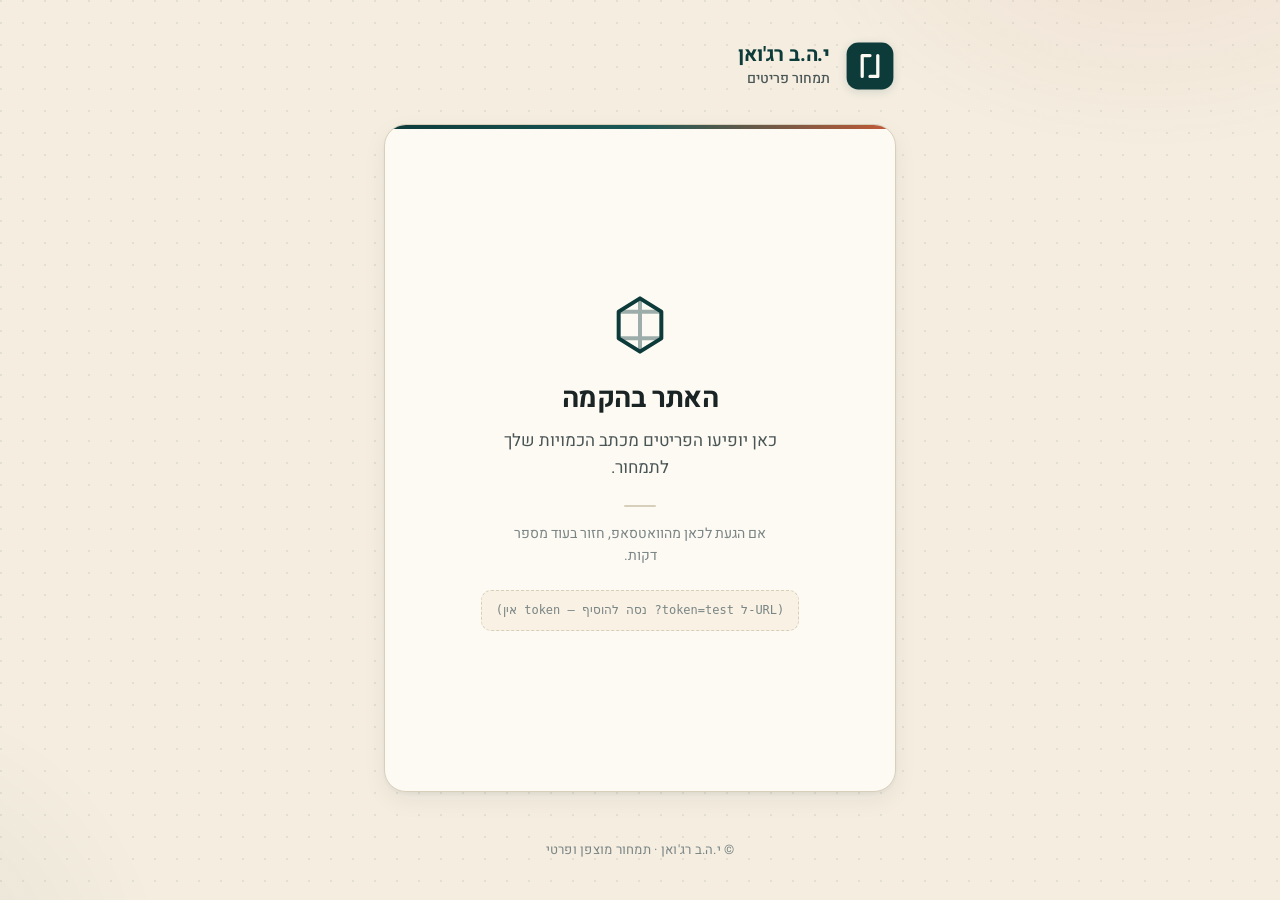
==== index.html @ 4d5f1276 "Rename index (1).html to index.html" ====
<!DOCTYPE html>
<html lang="he" dir="rtl">
<head>
  <meta charset="UTF-8">
  <meta name="viewport" content="width=device-width, initial-scale=1.0, viewport-fit=cover">
  <meta name="theme-color" content="#0d3b3a">
  <title>תמחור פריטים | י.ה.ב רג'ואן</title>

  <!-- Heebo: purpose-built Hebrew family, weights tuned for screen -->
  <link rel="preconnect" href="https://fonts.googleapis.com">
  <link rel="preconnect" href="https://fonts.gstatic.com" crossorigin>
  <link href="https://fonts.googleapis.com/css2?family=Heebo:wght@400;500;600;700;800&display=swap" rel="stylesheet">

  <link rel="stylesheet" href="style.css">
</head>
<body>
  <!-- Subtle background texture, set in CSS via radial gradients -->
  <div class="backdrop" aria-hidden="true"></div>

  <main class="app">
    <header class="app__header">
      <div class="brand">
        <div class="brand__mark" aria-hidden="true">
          <!-- Simple SVG mark: a stylized 'יה' monogram in a rounded square -->
          <svg viewBox="0 0 40 40" xmlns="http://www.w3.org/2000/svg">
            <rect x="2" y="2" width="36" height="36" rx="9" fill="currentColor"/>
            <path d="M14 12 L14 28 M14 12 L20 12 M26 12 L26 28 L20 28" 
                  stroke="#fdfaf3" stroke-width="2.5" stroke-linecap="round" 
                  stroke-linejoin="round" fill="none"/>
          </svg>
        </div>
        <div class="brand__text">
          <h1 class="brand__name">י.ה.ב רג'ואן</h1>
          <p class="brand__tag">תמחור פריטים</p>
        </div>
      </div>
    </header>

    <section class="status-card" id="status-card">
      <div class="status-card__icon" aria-hidden="true">
        <svg viewBox="0 0 24 24" fill="none" xmlns="http://www.w3.org/2000/svg">
          <path d="M12 2 L20 7 L20 17 L12 22 L4 17 L4 7 Z" 
                stroke="currentColor" stroke-width="1.5" 
                stroke-linejoin="round" fill="none"/>
          <path d="M12 2 L12 22 M4 7 L20 7 M4 17 L20 17" 
                stroke="currentColor" stroke-width="1.5" 
                stroke-linejoin="round" opacity="0.4"/>
        </svg>
      </div>
      <h2 class="status-card__title">האתר בהקמה</h2>
      <p class="status-card__body">
        כאן יופיעו הפריטים מכתב הכמויות שלך לתמחור.
      </p>
      <div class="status-card__divider" aria-hidden="true"></div>
      <p class="status-card__hint">
        אם הגעת לכאן מהוואטסאפ, חזור בעוד מספר דקות.
      </p>
      <div class="token-display" id="token-display"></div>
    </section>

    <footer class="app__footer">
      <p>© י.ה.ב רג'ואן · תמחור מוצפן ופרטי</p>
    </footer>
  </main>

  <script src="app.js"></script>
</body>
</html>
---- style.css ----
/* =========================================================
   Y9 placeholder — visual baseline for Y10
   Aesthetic: warm paper + deep teal. Calm, grounded,
   trade-professional. Mobile-first, big tap targets,
   high contrast, clear hierarchy.
========================================================= */

:root {
  /* Surface palette — warm off-white paper, never pure white */
  --bg:           #f4ede0;   /* page background, warm cream */
  --bg-tint:     #ebe2d0;   /* slightly deeper for backdrop accents */
  --surface:     #fdfaf3;   /* card surface, brighter than bg */
  --surface-2:   #f8f1e4;   /* alternate surface, e.g. dividers */

  /* Brand — deep teal, reads as construction-trade-serious */
  --brand:        #0d3b3a;
  --brand-soft:  #1a5957;
  --brand-tint:  #d6e3e0;

  /* Accent — warm clay, used sparingly */
  --accent:       #c45a36;

  /* Ink */
  --ink:          #1a2424;   /* primary text */
  --ink-mid:      #4a5555;   /* secondary text */
  --ink-dim:      #7a8585;   /* tertiary, captions */

  /* Lines */
  --line:         #d8cfbb;
  --line-soft:   rgba(13, 59, 58, 0.08);

  /* Radii */
  --r-sm: 10px;
  --r-md: 16px;
  --r-lg: 22px;

  /* Shadows — soft, paper-like, never harsh */
  --shadow-1: 0 1px 2px rgba(26, 36, 36, 0.04),
              0 2px 8px rgba(26, 36, 36, 0.04);
  --shadow-2: 0 2px 4px rgba(26, 36, 36, 0.05),
              0 8px 24px rgba(26, 36, 36, 0.06);
}

* {
  box-sizing: border-box;
  margin: 0;
  padding: 0;
}

html {
  -webkit-text-size-adjust: 100%;
  text-size-adjust: 100%;
}

body {
  font-family: 'Heebo', -apple-system, BlinkMacSystemFont, 
               'Segoe UI', system-ui, sans-serif;
  font-size: 16px;
  line-height: 1.55;
  color: var(--ink);
  background: var(--bg);
  min-height: 100vh;
  min-height: 100dvh;
  /* iOS safe areas */
  padding-top: env(safe-area-inset-top);
  padding-bottom: env(safe-area-inset-bottom);
  /* prevent rubber-band white flash */
  overscroll-behavior-y: contain;
  /* Subtle paper grain via repeating gradient */
  background-image:
    radial-gradient(circle at 1px 1px, var(--line-soft) 1px, transparent 0);
  background-size: 22px 22px;
}

/* Decorative backdrop — soft glows, hidden on small screens to keep things calm */
.backdrop {
  position: fixed;
  inset: 0;
  z-index: -1;
  pointer-events: none;
  background:
    radial-gradient(ellipse 600px 400px at 90% -10%, rgba(196, 90, 54, 0.08), transparent 60%),
    radial-gradient(ellipse 500px 500px at -10% 110%, rgba(13, 59, 58, 0.06), transparent 60%);
}

/* ============ LAYOUT ============ */

.app {
  max-width: 560px;
  margin: 0 auto;
  padding: 1.25rem 1.125rem 2rem;
  display: flex;
  flex-direction: column;
  min-height: 100vh;
  min-height: 100dvh;
  gap: 1.5rem;
}

/* ============ HEADER ============ */

.app__header {
  padding-top: 0.5rem;
}

.brand {
  display: flex;
  align-items: center;
  gap: 0.875rem;
}

.brand__mark {
  flex-shrink: 0;
  width: 44px;
  height: 44px;
  color: var(--brand);
  filter: drop-shadow(0 2px 4px rgba(13, 59, 58, 0.15));
}

.brand__mark svg {
  width: 100%;
  height: 100%;
  display: block;
}

.brand__text {
  flex: 1;
  min-width: 0;
}

.brand__name {
  font-size: 1.125rem;
  font-weight: 700;
  letter-spacing: -0.01em;
  color: var(--brand);
  line-height: 1.2;
}

.brand__tag {
  font-size: 0.875rem;
  font-weight: 500;
  color: var(--ink-mid);
  margin-top: 1px;
}

/* ============ STATUS CARD ============ */

.status-card {
  flex: 1;
  background: var(--surface);
  border: 1px solid var(--line);
  border-radius: var(--r-lg);
  padding: 2.5rem 1.75rem 2rem;
  text-align: center;
  box-shadow: var(--shadow-2);
  display: flex;
  flex-direction: column;
  align-items: center;
  justify-content: center;
  position: relative;
  overflow: hidden;
  /* Decorative top accent strip */
  isolation: isolate;
}

.status-card::before {
  content: '';
  position: absolute;
  top: 0;
  left: 0;
  right: 0;
  height: 4px;
  background: linear-gradient(
    90deg,
    var(--brand) 0%,
    var(--brand-soft) 50%,
    var(--accent) 100%
  );
  z-index: 1;
}

.status-card__icon {
  width: 64px;
  height: 64px;
  color: var(--brand);
  margin-bottom: 1.25rem;
  /* Gentle pulse on idle to communicate "in progress" */
  animation: pulse 3s ease-in-out infinite;
}

.status-card__icon svg {
  width: 100%;
  height: 100%;
  display: block;
}

@keyframes pulse {
  0%, 100% { 
    opacity: 0.85;
    transform: scale(1);
  }
  50% { 
    opacity: 1;
    transform: scale(1.04);
  }
}

.status-card__title {
  font-size: 1.5rem;
  font-weight: 700;
  letter-spacing: -0.015em;
  color: var(--ink);
  margin-bottom: 0.5rem;
}

.status-card__body {
  font-size: 1rem;
  color: var(--ink-mid);
  line-height: 1.55;
  max-width: 28ch;
}

.status-card__divider {
  width: 32px;
  height: 2px;
  background: var(--line);
  border-radius: 2px;
  margin: 1.5rem 0 1rem;
}

.status-card__hint {
  font-size: 0.875rem;
  color: var(--ink-dim);
  max-width: 32ch;
}

/* ============ TOKEN DISPLAY (debug) ============ */

.token-display {
  margin-top: 1.5rem;
  padding: 0.625rem 0.875rem;
  background: var(--surface-2);
  border: 1px dashed var(--line);
  border-radius: var(--r-sm);
  font-family: ui-monospace, 'SF Mono', Menlo, Consolas, monospace;
  font-size: 0.75rem;
  color: var(--ink-dim);
  word-break: break-all;
  direction: ltr;
  text-align: left;
  max-width: 100%;
}

.token-display:empty {
  display: none;
}

/* ============ FOOTER ============ */

.app__footer {
  text-align: center;
  font-size: 0.8125rem;
  color: var(--ink-dim);
  padding-top: 1rem;
}

.app__footer p {
  letter-spacing: 0.02em;
}

/* ============ TABLET / DESKTOP ============ */

@media (min-width: 640px) {
  .app {
    padding: 2rem 1.5rem 2.5rem;
    gap: 2rem;
  }

  .brand__mark {
    width: 52px;
    height: 52px;
  }

  .brand__name {
    font-size: 1.25rem;
  }

  .status-card {
    padding: 3rem 2rem 2.5rem;
  }

  .status-card__title {
    font-size: 1.75rem;
  }

  .status-card__body {
    font-size: 1.0625rem;
  }
}

/* ============ ACCESSIBILITY ============ */

@media (prefers-reduced-motion: reduce) {
  *, *::before, *::after {
    animation-duration: 0.01ms !important;
    transition-duration: 0.01ms !important;
  }
}

/* ============ DARK MODE ============ */
/* Optional: contractors often work in low light */

@media (prefers-color-scheme: dark) {
  :root {
    --bg:         #1a1f1f;
    --bg-tint:   #232828;
    --surface:   #242a2a;
    --surface-2: #2c3232;
    --brand:      #7dc4c0;
    --brand-soft: #5fa9a4;
    --brand-tint: #1f3838;
    --accent:     #e07a55;
    --ink:        #f0ebe0;
    --ink-mid:    #b8b3a8;
    --ink-dim:    #888378;
    --line:       #3a4040;
    --line-soft: rgba(125, 196, 192, 0.12);
  }

  body {
    background-image:
      radial-gradient(circle at 1px 1px, var(--line-soft) 1px, transparent 0);
  }

  .backdrop {
    background:
      radial-gradient(ellipse 600px 400px at 90% -10%, rgba(224, 122, 85, 0.08), transparent 60%),
      radial-gradient(ellipse 500px 500px at -10% 110%, rgba(125, 196, 192, 0.06), transparent 60%);
  }
}
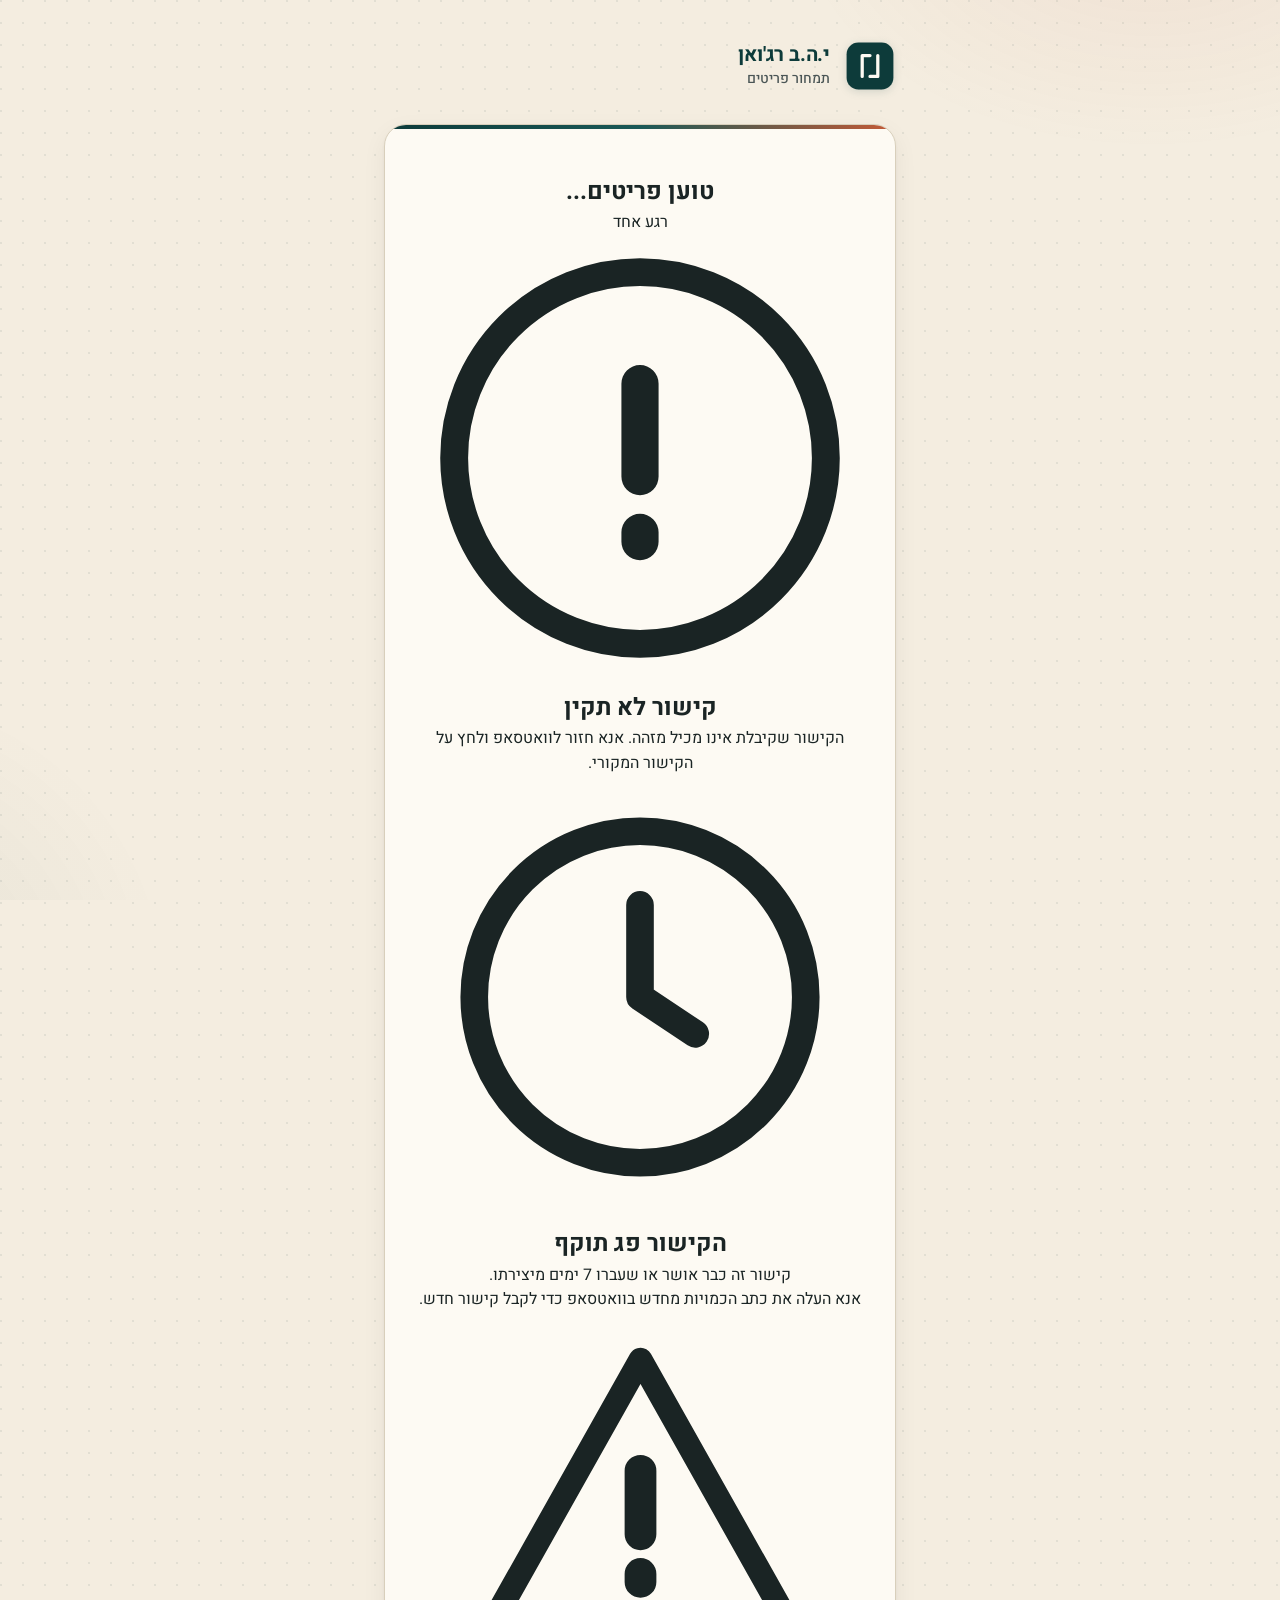
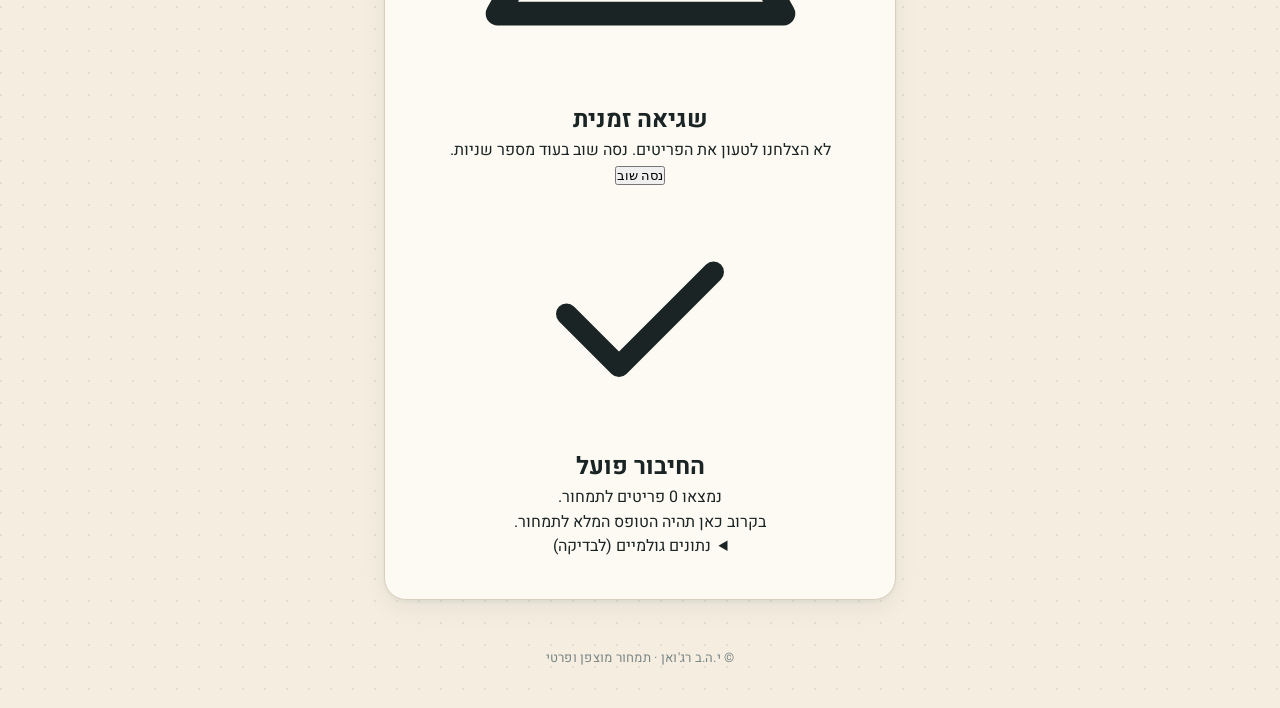
==== commit a0e15f29: "Update index.html" ====
--- a/index.html
+++ b/index.html
@@ -6,7 +6,6 @@
   <meta name="theme-color" content="#0d3b3a">
   <title>תמחור פריטים | י.ה.ב רג'ואן</title>
 
-  <!-- Heebo: purpose-built Hebrew family, weights tuned for screen -->
   <link rel="preconnect" href="https://fonts.googleapis.com">
   <link rel="preconnect" href="https://fonts.gstatic.com" crossorigin>
   <link href="https://fonts.googleapis.com/css2?family=Heebo:wght@400;500;600;700;800&display=swap" rel="stylesheet">
@@ -14,48 +13,97 @@
   <link rel="stylesheet" href="style.css">
 </head>
 <body>
-  <!-- Subtle background texture, set in CSS via radial gradients -->
   <div class="backdrop" aria-hidden="true"></div>
 
   <main class="app">
     <header class="app__header">
       <div class="brand">
         <div class="brand__mark" aria-hidden="true">
-          <!-- Simple SVG mark: a stylized 'יה' monogram in a rounded square -->
           <svg viewBox="0 0 40 40" xmlns="http://www.w3.org/2000/svg">
             <rect x="2" y="2" width="36" height="36" rx="9" fill="currentColor"/>
-            <path d="M14 12 L14 28 M14 12 L20 12 M26 12 L26 28 L20 28" 
-                  stroke="#fdfaf3" stroke-width="2.5" stroke-linecap="round" 
+            <path d="M14 12 L14 28 M14 12 L20 12 M26 12 L26 28 L20 28"
+                  stroke="#fdfaf3" stroke-width="2.5" stroke-linecap="round"
                   stroke-linejoin="round" fill="none"/>
           </svg>
         </div>
         <div class="brand__text">
           <h1 class="brand__name">י.ה.ב רג'ואן</h1>
-          <p class="brand__tag">תמחור פריטים</p>
+          <p class="brand__tag" id="project-name">תמחור פריטים</p>
         </div>
       </div>
     </header>
 
+    <!-- Status container — swapped between states -->
     <section class="status-card" id="status-card">
-      <div class="status-card__icon" aria-hidden="true">
-        <svg viewBox="0 0 24 24" fill="none" xmlns="http://www.w3.org/2000/svg">
-          <path d="M12 2 L20 7 L20 17 L12 22 L4 17 L4 7 Z" 
-                stroke="currentColor" stroke-width="1.5" 
-                stroke-linejoin="round" fill="none"/>
-          <path d="M12 2 L12 22 M4 7 L20 7 M4 17 L20 17" 
-                stroke="currentColor" stroke-width="1.5" 
-                stroke-linejoin="round" opacity="0.4"/>
-        </svg>
+
+      <!-- LOADING (initial state) -->
+      <div class="state state--loading" id="state-loading">
+        <div class="spinner" aria-hidden="true"></div>
+        <h2 class="state__title">טוען פריטים...</h2>
+        <p class="state__body">רגע אחד</p>
       </div>
-      <h2 class="status-card__title">האתר בהקמה</h2>
-      <p class="status-card__body">
-        כאן יופיעו הפריטים מכתב הכמויות שלך לתמחור.
-      </p>
-      <div class="status-card__divider" aria-hidden="true"></div>
-      <p class="status-card__hint">
-        אם הגעת לכאן מהוואטסאפ, חזור בעוד מספר דקות.
-      </p>
-      <div class="token-display" id="token-display"></div>
+
+      <!-- ERROR: missing token -->
+      <div class="state state--hidden" id="state-no-token">
+        <div class="state__icon" aria-hidden="true">
+          <svg viewBox="0 0 24 24" fill="none" xmlns="http://www.w3.org/2000/svg">
+            <circle cx="12" cy="12" r="10" stroke="currentColor" stroke-width="1.5"/>
+            <path d="M12 8 L12 13 M12 16 L12 16.5" stroke="currentColor"
+                  stroke-width="2" stroke-linecap="round"/>
+          </svg>
+        </div>
+        <h2 class="state__title">קישור לא תקין</h2>
+        <p class="state__body">הקישור שקיבלת אינו מכיל מזהה. אנא חזור לוואטסאפ ולחץ על הקישור המקורי.</p>
+      </div>
+
+      <!-- ERROR: expired or not found -->
+      <div class="state state--hidden" id="state-expired">
+        <div class="state__icon" aria-hidden="true">
+          <svg viewBox="0 0 24 24" fill="none" xmlns="http://www.w3.org/2000/svg">
+            <circle cx="12" cy="12" r="9" stroke="currentColor" stroke-width="1.5"/>
+            <path d="M12 7 L12 12 L15 14" stroke="currentColor"
+                  stroke-width="1.5" stroke-linecap="round" stroke-linejoin="round"/>
+          </svg>
+        </div>
+        <h2 class="state__title">הקישור פג תוקף</h2>
+        <p class="state__body">קישור זה כבר אושר או שעברו 7 ימים מיצירתו.</p>
+        <div class="state__divider" aria-hidden="true"></div>
+        <p class="state__hint">אנא העלה את כתב הכמויות מחדש בוואטסאפ כדי לקבל קישור חדש.</p>
+      </div>
+
+      <!-- ERROR: server / network -->
+      <div class="state state--hidden" id="state-error">
+        <div class="state__icon" aria-hidden="true">
+          <svg viewBox="0 0 24 24" fill="none" xmlns="http://www.w3.org/2000/svg">
+            <path d="M12 3 L21 19 L3 19 Z" stroke="currentColor"
+                  stroke-width="1.5" stroke-linejoin="round"/>
+            <path d="M12 10 L12 14 M12 16.5 L12 17" stroke="currentColor"
+                  stroke-width="2" stroke-linecap="round"/>
+          </svg>
+        </div>
+        <h2 class="state__title">שגיאה זמנית</h2>
+        <p class="state__body">לא הצלחנו לטעון את הפריטים. נסה שוב בעוד מספר שניות.</p>
+        <button class="state__btn" id="retry-btn" type="button">נסה שוב</button>
+      </div>
+
+      <!-- SUCCESS: data loaded (preview only — Y10 will replace this) -->
+      <div class="state state--hidden" id="state-loaded">
+        <div class="state__icon state__icon--success" aria-hidden="true">
+          <svg viewBox="0 0 24 24" fill="none" xmlns="http://www.w3.org/2000/svg">
+            <path d="M5 12 L10 17 L19 8" stroke="currentColor"
+                  stroke-width="2" stroke-linecap="round" stroke-linejoin="round"/>
+          </svg>
+        </div>
+        <h2 class="state__title">החיבור פועל</h2>
+        <p class="state__body">נמצאו <span id="item-count">0</span> פריטים לתמחור.</p>
+        <div class="state__divider" aria-hidden="true"></div>
+        <p class="state__hint">בקרוב כאן תהיה הטופס המלא לתמחור.</p>
+        <details class="debug-panel" id="debug-panel">
+          <summary>נתונים גולמיים (לבדיקה)</summary>
+          <pre id="debug-data"></pre>
+        </details>
+      </div>
+
     </section>
 
     <footer class="app__footer">
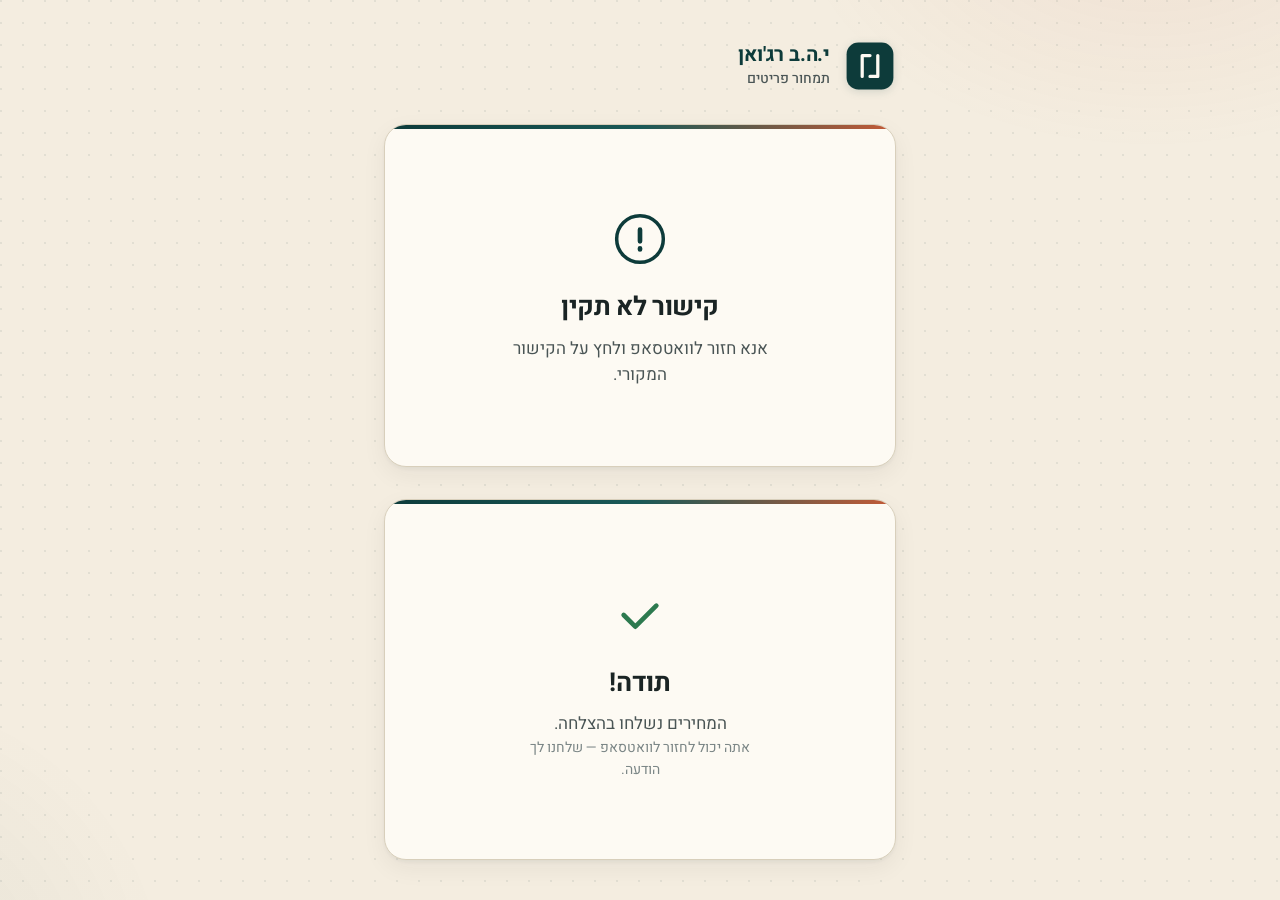
==== commit 7680aaa9: "Update index.html" ====
--- a/index.html
+++ b/index.html
@@ -31,85 +31,123 @@
           <p class="brand__tag" id="project-name">תמחור פריטים</p>
         </div>
       </div>
+      <div class="progress" id="progress" hidden>
+        <span id="progress-count">0 / 0</span>
+        <div class="progress__bar"><div class="progress__fill" id="progress-fill"></div></div>
+      </div>
     </header>
 
-    <!-- Status container — swapped between states -->
-    <section class="status-card" id="status-card">
-
-      <!-- LOADING (initial state) -->
-      <div class="state state--loading" id="state-loading">
+    <!-- LOADING -->
+    <section class="status-card" id="state-loading">
+      <div class="state">
         <div class="spinner" aria-hidden="true"></div>
         <h2 class="state__title">טוען פריטים...</h2>
-        <p class="state__body">רגע אחד</p>
       </div>
+    </section>
 
-      <!-- ERROR: missing token -->
-      <div class="state state--hidden" id="state-no-token">
-        <div class="state__icon" aria-hidden="true">
-          <svg viewBox="0 0 24 24" fill="none" xmlns="http://www.w3.org/2000/svg">
-            <circle cx="12" cy="12" r="10" stroke="currentColor" stroke-width="1.5"/>
-            <path d="M12 8 L12 13 M12 16 L12 16.5" stroke="currentColor"
-                  stroke-width="2" stroke-linecap="round"/>
-          </svg>
+    <!-- ERROR: no token -->
+    <section class="status-card" id="state-no-token" hidden>
+      <div class="state">
+        <div class="state__icon">
+          <svg viewBox="0 0 24 24" fill="none"><circle cx="12" cy="12" r="10" stroke="currentColor" stroke-width="1.5"/><path d="M12 8 L12 13 M12 16 L12 16.5" stroke="currentColor" stroke-width="2" stroke-linecap="round"/></svg>
         </div>
         <h2 class="state__title">קישור לא תקין</h2>
-        <p class="state__body">הקישור שקיבלת אינו מכיל מזהה. אנא חזור לוואטסאפ ולחץ על הקישור המקורי.</p>
+        <p class="state__body">אנא חזור לוואטסאפ ולחץ על הקישור המקורי.</p>
       </div>
+    </section>
 
-      <!-- ERROR: expired or not found -->
-      <div class="state state--hidden" id="state-expired">
-        <div class="state__icon" aria-hidden="true">
-          <svg viewBox="0 0 24 24" fill="none" xmlns="http://www.w3.org/2000/svg">
-            <circle cx="12" cy="12" r="9" stroke="currentColor" stroke-width="1.5"/>
-            <path d="M12 7 L12 12 L15 14" stroke="currentColor"
-                  stroke-width="1.5" stroke-linecap="round" stroke-linejoin="round"/>
-          </svg>
+    <!-- ERROR: expired -->
+    <section class="status-card" id="state-expired" hidden>
+      <div class="state">
+        <div class="state__icon">
+          <svg viewBox="0 0 24 24" fill="none"><circle cx="12" cy="12" r="9" stroke="currentColor" stroke-width="1.5"/><path d="M12 7 L12 12 L15 14" stroke="currentColor" stroke-width="1.5" stroke-linecap="round" stroke-linejoin="round"/></svg>
         </div>
         <h2 class="state__title">הקישור פג תוקף</h2>
         <p class="state__body">קישור זה כבר אושר או שעברו 7 ימים מיצירתו.</p>
-        <div class="state__divider" aria-hidden="true"></div>
-        <p class="state__hint">אנא העלה את כתב הכמויות מחדש בוואטסאפ כדי לקבל קישור חדש.</p>
+        <p class="state__hint">אנא העלה את כתב הכמויות מחדש בוואטסאפ.</p>
+      </div>
+    </section>
+
+    <!-- ERROR: server -->
+    <section class="status-card" id="state-error" hidden>
+      <div class="state">
+        <div class="state__icon">
+          <svg viewBox="0 0 24 24" fill="none"><path d="M12 3 L21 19 L3 19 Z" stroke="currentColor" stroke-width="1.5" stroke-linejoin="round"/><path d="M12 10 L12 14 M12 16.5 L12 17" stroke="currentColor" stroke-width="2" stroke-linecap="round"/></svg>
+        </div>
+        <h2 class="state__title">שגיאה זמנית</h2>
+        <p class="state__body">לא הצלחנו לטעון את הפריטים.</p>
+        <button class="state__btn" id="retry-btn" type="button">נסה שוב</button>
+      </div>
+    </section>
+
+    <!-- SUCCESS: items list -->
+    <section class="items" id="items-container" hidden></section>
+
+    <!-- Sticky footer with submit button (hidden until items load) -->
+    <div class="footer-bar" id="footer-bar" hidden>
+      <button class="submit-btn" id="submit-btn" type="button" disabled>
+        <span id="submit-label">אשר את כל המחירים</span>
+      </button>
+    </div>
+
+    <!-- Approved (post-submit) -->
+    <section class="status-card" id="state-approved" hidden>
+      <div class="state">
+        <div class="state__icon state__icon--success">
+          <svg viewBox="0 0 24 24" fill="none"><path d="M5 12 L10 17 L19 8" stroke="currentColor" stroke-width="2" stroke-linecap="round" stroke-linejoin="round"/></svg>
+        </div>
+        <h2 class="state__title">תודה!</h2>
+        <p class="state__body">המחירים נשלחו בהצלחה.</p>
+        <p class="state__hint">אתה יכול לחזור לוואטסאפ — שלחנו לך הודעה.</p>
+      </div>
+    </section>
+  </main>
+
+  <!-- =========================================================
+       ITEM CARD TEMPLATE
+       Cloned and populated by app.js for each item
+  ========================================================= -->
+  <template id="item-template">
+    <article class="item" data-excel-row="">
+      <header class="item__head">
+        <div class="item__head-text">
+          <h3 class="item__title"></h3>
+          <div class="item__meta">
+            <span class="item__qty"></span>
+            <span class="item__category"></span>
+          </div>
+        </div>
+        <div class="item__status" aria-hidden="true"></div>
+      </header>
+
+      <details class="item__why" hidden>
+        <summary>למה זה לא נמצא בקטלוג?</summary>
+        <p class="item__why-text"></p>
+      </details>
+
+      <div class="item__suggestions" hidden>
+        <div class="item__suggestions-label">הצעות מחיר מהאינטרנט</div>
+        <div class="item__chips"></div>
       </div>
 
-      <!-- ERROR: server / network -->
-      <div class="state state--hidden" id="state-error">
-        <div class="state__icon" aria-hidden="true">
-          <svg viewBox="0 0 24 24" fill="none" xmlns="http://www.w3.org/2000/svg">
-            <path d="M12 3 L21 19 L3 19 Z" stroke="currentColor"
-                  stroke-width="1.5" stroke-linejoin="round"/>
-            <path d="M12 10 L12 14 M12 16.5 L12 17" stroke="currentColor"
-                  stroke-width="2" stroke-linecap="round"/>
-          </svg>
-        </div>
-        <h2 class="state__title">שגיאה זמנית</h2>
-        <p class="state__body">לא הצלחנו לטעון את הפריטים. נסה שוב בעוד מספר שניות.</p>
-        <button class="state__btn" id="retry-btn" type="button">נסה שוב</button>
+      <div class="item__no-suggestions" hidden>
+        <span>לא נמצאו הצעות אוטומטיות — הזן מחיר ידנית</span>
       </div>
 
-      <!-- SUCCESS: data loaded (preview only — Y10 will replace this) -->
-      <div class="state state--hidden" id="state-loaded">
-        <div class="state__icon state__icon--success" aria-hidden="true">
-          <svg viewBox="0 0 24 24" fill="none" xmlns="http://www.w3.org/2000/svg">
-            <path d="M5 12 L10 17 L19 8" stroke="currentColor"
-                  stroke-width="2" stroke-linecap="round" stroke-linejoin="round"/>
-          </svg>
-        </div>
-        <h2 class="state__title">החיבור פועל</h2>
-        <p class="state__body">נמצאו <span id="item-count">0</span> פריטים לתמחור.</p>
-        <div class="state__divider" aria-hidden="true"></div>
-        <p class="state__hint">בקרוב כאן תהיה הטופס המלא לתמחור.</p>
-        <details class="debug-panel" id="debug-panel">
-          <summary>נתונים גולמיים (לבדיקה)</summary>
-          <pre id="debug-data"></pre>
-        </details>
+      <div class="item__inputs">
+        <label class="input-row">
+          <span class="input-row__label">עלות לקבלן</span>
+          <input class="input-row__field" type="number" inputmode="decimal" min="0" step="1" data-field="cost" placeholder="0">
+          <span class="input-row__unit">₪</span>
+        </label>
+        <label class="input-row">
+          <span class="input-row__label">מחיר ללקוח</span>
+          <input class="input-row__field" type="number" inputmode="decimal" min="0" step="1" data-field="client" placeholder="0">
+          <span class="input-row__unit">₪</span>
+        </label>
       </div>
-
-    </section>
-
-    <footer class="app__footer">
-      <p>© י.ה.ב רג'ואן · תמחור מוצפן ופרטי</p>
-    </footer>
-  </main>
+    </article>
+  </template>
 
   <script src="app.js"></script>
 </body>
--- a/style.css
+++ b/style.css
@@ -1,59 +1,46 @@
 /* =========================================================
-   Y9 placeholder — visual baseline for Y10
-   Aesthetic: warm paper + deep teal. Calm, grounded,
-   trade-professional. Mobile-first, big tap targets,
-   high contrast, clear hierarchy.
+   Y9 placeholder + API integration scaffold
+   Adds: loading/error/success state styles, spinner, debug panel.
 ========================================================= */
 
 :root {
-  /* Surface palette — warm off-white paper, never pure white */
-  --bg:           #f4ede0;   /* page background, warm cream */
-  --bg-tint:     #ebe2d0;   /* slightly deeper for backdrop accents */
-  --surface:     #fdfaf3;   /* card surface, brighter than bg */
-  --surface-2:   #f8f1e4;   /* alternate surface, e.g. dividers */
-
-  /* Brand — deep teal, reads as construction-trade-serious */
+  --bg:           #f4ede0;
+  --bg-tint:     #ebe2d0;
+  --surface:     #fdfaf3;
+  --surface-2:   #f8f1e4;
+
   --brand:        #0d3b3a;
   --brand-soft:  #1a5957;
   --brand-tint:  #d6e3e0;
 
-  /* Accent — warm clay, used sparingly */
   --accent:       #c45a36;
-
-  /* Ink */
-  --ink:          #1a2424;   /* primary text */
-  --ink-mid:      #4a5555;   /* secondary text */
-  --ink-dim:      #7a8585;   /* tertiary, captions */
-
-  /* Lines */
+  --success:      #2d7a4f;
+  --warn:         #b8631a;
+  --danger:       #a83a2c;
+
+  --ink:          #1a2424;
+  --ink-mid:      #4a5555;
+  --ink-dim:      #7a8585;
+
   --line:         #d8cfbb;
   --line-soft:   rgba(13, 59, 58, 0.08);
 
-  /* Radii */
   --r-sm: 10px;
   --r-md: 16px;
   --r-lg: 22px;
 
-  /* Shadows — soft, paper-like, never harsh */
   --shadow-1: 0 1px 2px rgba(26, 36, 36, 0.04),
               0 2px 8px rgba(26, 36, 36, 0.04);
   --shadow-2: 0 2px 4px rgba(26, 36, 36, 0.05),
               0 8px 24px rgba(26, 36, 36, 0.06);
 }
 
-* {
-  box-sizing: border-box;
-  margin: 0;
-  padding: 0;
-}
-
-html {
-  -webkit-text-size-adjust: 100%;
-  text-size-adjust: 100%;
-}
+* { box-sizing: border-box; margin: 0; padding: 0; }
+
+html { -webkit-text-size-adjust: 100%; text-size-adjust: 100%; }
 
 body {
-  font-family: 'Heebo', -apple-system, BlinkMacSystemFont, 
+  font-family: 'Heebo', -apple-system, BlinkMacSystemFont,
                'Segoe UI', system-ui, sans-serif;
   font-size: 16px;
   line-height: 1.55;
@@ -61,18 +48,14 @@
   background: var(--bg);
   min-height: 100vh;
   min-height: 100dvh;
-  /* iOS safe areas */
   padding-top: env(safe-area-inset-top);
   padding-bottom: env(safe-area-inset-bottom);
-  /* prevent rubber-band white flash */
   overscroll-behavior-y: contain;
-  /* Subtle paper grain via repeating gradient */
   background-image:
     radial-gradient(circle at 1px 1px, var(--line-soft) 1px, transparent 0);
   background-size: 22px 22px;
 }
 
-/* Decorative backdrop — soft glows, hidden on small screens to keep things calm */
 .backdrop {
   position: fixed;
   inset: 0;
@@ -98,9 +81,7 @@
 
 /* ============ HEADER ============ */
 
-.app__header {
-  padding-top: 0.5rem;
-}
+.app__header { padding-top: 0.5rem; }
 
 .brand {
   display: flex;
@@ -116,16 +97,9 @@
   filter: drop-shadow(0 2px 4px rgba(13, 59, 58, 0.15));
 }
 
-.brand__mark svg {
-  width: 100%;
-  height: 100%;
-  display: block;
-}
-
-.brand__text {
-  flex: 1;
-  min-width: 0;
-}
+.brand__mark svg { width: 100%; height: 100%; display: block; }
+
+.brand__text { flex: 1; min-width: 0; }
 
 .brand__name {
   font-size: 1.125rem;
@@ -140,6 +114,9 @@
   font-weight: 500;
   color: var(--ink-mid);
   margin-top: 1px;
+  overflow: hidden;
+  text-overflow: ellipsis;
+  white-space: nowrap;
 }
 
 /* ============ STATUS CARD ============ */
@@ -150,16 +127,13 @@
   border: 1px solid var(--line);
   border-radius: var(--r-lg);
   padding: 2.5rem 1.75rem 2rem;
-  text-align: center;
   box-shadow: var(--shadow-2);
+  position: relative;
+  overflow: hidden;
+  isolation: isolate;
   display: flex;
-  flex-direction: column;
   align-items: center;
   justify-content: center;
-  position: relative;
-  overflow: hidden;
-  /* Decorative top accent strip */
-  isolation: isolate;
 }
 
 .status-card::before {
@@ -178,48 +152,45 @@
   z-index: 1;
 }
 
-.status-card__icon {
-  width: 64px;
-  height: 64px;
+/* ============ STATE BLOCKS ============ */
+
+.state {
+  width: 100%;
+  text-align: center;
+  display: flex;
+  flex-direction: column;
+  align-items: center;
+}
+
+.state--hidden { display: none; }
+
+.state__icon {
+  width: 56px;
+  height: 56px;
   color: var(--brand);
   margin-bottom: 1.25rem;
-  /* Gentle pulse on idle to communicate "in progress" */
-  animation: pulse 3s ease-in-out infinite;
-}
-
-.status-card__icon svg {
-  width: 100%;
-  height: 100%;
-  display: block;
-}
-
-@keyframes pulse {
-  0%, 100% { 
-    opacity: 0.85;
-    transform: scale(1);
-  }
-  50% { 
-    opacity: 1;
-    transform: scale(1.04);
-  }
-}
-
-.status-card__title {
-  font-size: 1.5rem;
+}
+
+.state__icon--success { color: var(--success); }
+
+.state__icon svg { width: 100%; height: 100%; display: block; }
+
+.state__title {
+  font-size: 1.375rem;
   font-weight: 700;
   letter-spacing: -0.015em;
   color: var(--ink);
   margin-bottom: 0.5rem;
 }
 
-.status-card__body {
+.state__body {
   font-size: 1rem;
   color: var(--ink-mid);
   line-height: 1.55;
-  max-width: 28ch;
-}
-
-.status-card__divider {
+  max-width: 30ch;
+}
+
+.state__divider {
   width: 32px;
   height: 2px;
   background: var(--line);
@@ -227,31 +198,82 @@
   margin: 1.5rem 0 1rem;
 }
 
-.status-card__hint {
+.state__hint {
   font-size: 0.875rem;
   color: var(--ink-dim);
   max-width: 32ch;
-}
-
-/* ============ TOKEN DISPLAY (debug) ============ */
-
-.token-display {
+  line-height: 1.55;
+}
+
+.state__btn {
   margin-top: 1.5rem;
-  padding: 0.625rem 0.875rem;
+  font-family: inherit;
+  font-size: 0.95rem;
+  font-weight: 500;
+  background: var(--brand);
+  color: var(--surface);
+  border: 0;
+  padding: 0.75rem 1.75rem;
+  border-radius: 999px;
+  cursor: pointer;
+  transition: transform 0.15s ease, background 0.15s ease;
+  min-height: 44px;
+}
+
+.state__btn:hover { background: var(--brand-soft); }
+.state__btn:active { transform: scale(0.97); }
+
+/* ============ SPINNER ============ */
+
+.spinner {
+  width: 44px;
+  height: 44px;
+  border: 3px solid var(--brand-tint);
+  border-top-color: var(--brand);
+  border-radius: 50%;
+  animation: spin 0.9s linear infinite;
+  margin-bottom: 1.5rem;
+}
+
+@keyframes spin {
+  to { transform: rotate(360deg); }
+}
+
+/* ============ DEBUG PANEL ============ */
+
+.debug-panel {
+  margin-top: 1.5rem;
+  width: 100%;
+  text-align: right;
+  font-size: 0.8rem;
+  color: var(--ink-dim);
+}
+
+.debug-panel summary {
+  cursor: pointer;
+  padding: 0.5rem 0.75rem;
   background: var(--surface-2);
   border: 1px dashed var(--line);
   border-radius: var(--r-sm);
+  user-select: none;
+}
+
+.debug-panel summary:hover { color: var(--ink-mid); }
+
+.debug-panel pre {
+  margin-top: 0.5rem;
+  padding: 0.75rem;
+  background: var(--surface-2);
+  border-radius: var(--r-sm);
   font-family: ui-monospace, 'SF Mono', Menlo, Consolas, monospace;
-  font-size: 0.75rem;
-  color: var(--ink-dim);
-  word-break: break-all;
+  font-size: 0.7rem;
+  color: var(--ink-mid);
+  overflow-x: auto;
   direction: ltr;
   text-align: left;
-  max-width: 100%;
-}
-
-.token-display:empty {
-  display: none;
+  line-height: 1.5;
+  max-height: 280px;
+  overflow-y: auto;
 }
 
 /* ============ FOOTER ============ */
@@ -263,38 +285,15 @@
   padding-top: 1rem;
 }
 
-.app__footer p {
-  letter-spacing: 0.02em;
-}
-
 /* ============ TABLET / DESKTOP ============ */
 
 @media (min-width: 640px) {
-  .app {
-    padding: 2rem 1.5rem 2.5rem;
-    gap: 2rem;
-  }
-
-  .brand__mark {
-    width: 52px;
-    height: 52px;
-  }
-
-  .brand__name {
-    font-size: 1.25rem;
-  }
-
-  .status-card {
-    padding: 3rem 2rem 2.5rem;
-  }
-
-  .status-card__title {
-    font-size: 1.75rem;
-  }
-
-  .status-card__body {
-    font-size: 1.0625rem;
-  }
+  .app { padding: 2rem 1.5rem 2.5rem; gap: 2rem; }
+  .brand__mark { width: 52px; height: 52px; }
+  .brand__name { font-size: 1.25rem; }
+  .status-card { padding: 3rem 2rem 2.5rem; }
+  .state__title { font-size: 1.625rem; }
+  .state__body { font-size: 1.0625rem; }
 }
 
 /* ============ ACCESSIBILITY ============ */
@@ -304,10 +303,10 @@
     animation-duration: 0.01ms !important;
     transition-duration: 0.01ms !important;
   }
+  .spinner { animation: none; border-top-color: transparent; }
 }
 
 /* ============ DARK MODE ============ */
-/* Optional: contractors often work in low light */
 
 @media (prefers-color-scheme: dark) {
   :root {
@@ -319,6 +318,7 @@
     --brand-soft: #5fa9a4;
     --brand-tint: #1f3838;
     --accent:     #e07a55;
+    --success:    #6dc498;
     --ink:        #f0ebe0;
     --ink-mid:    #b8b3a8;
     --ink-dim:    #888378;
@@ -326,11 +326,6 @@
     --line-soft: rgba(125, 196, 192, 0.12);
   }
 
-  body {
-    background-image:
-      radial-gradient(circle at 1px 1px, var(--line-soft) 1px, transparent 0);
-  }
-
   .backdrop {
     background:
       radial-gradient(ellipse 600px 400px at 90% -10%, rgba(224, 122, 85, 0.08), transparent 60%),
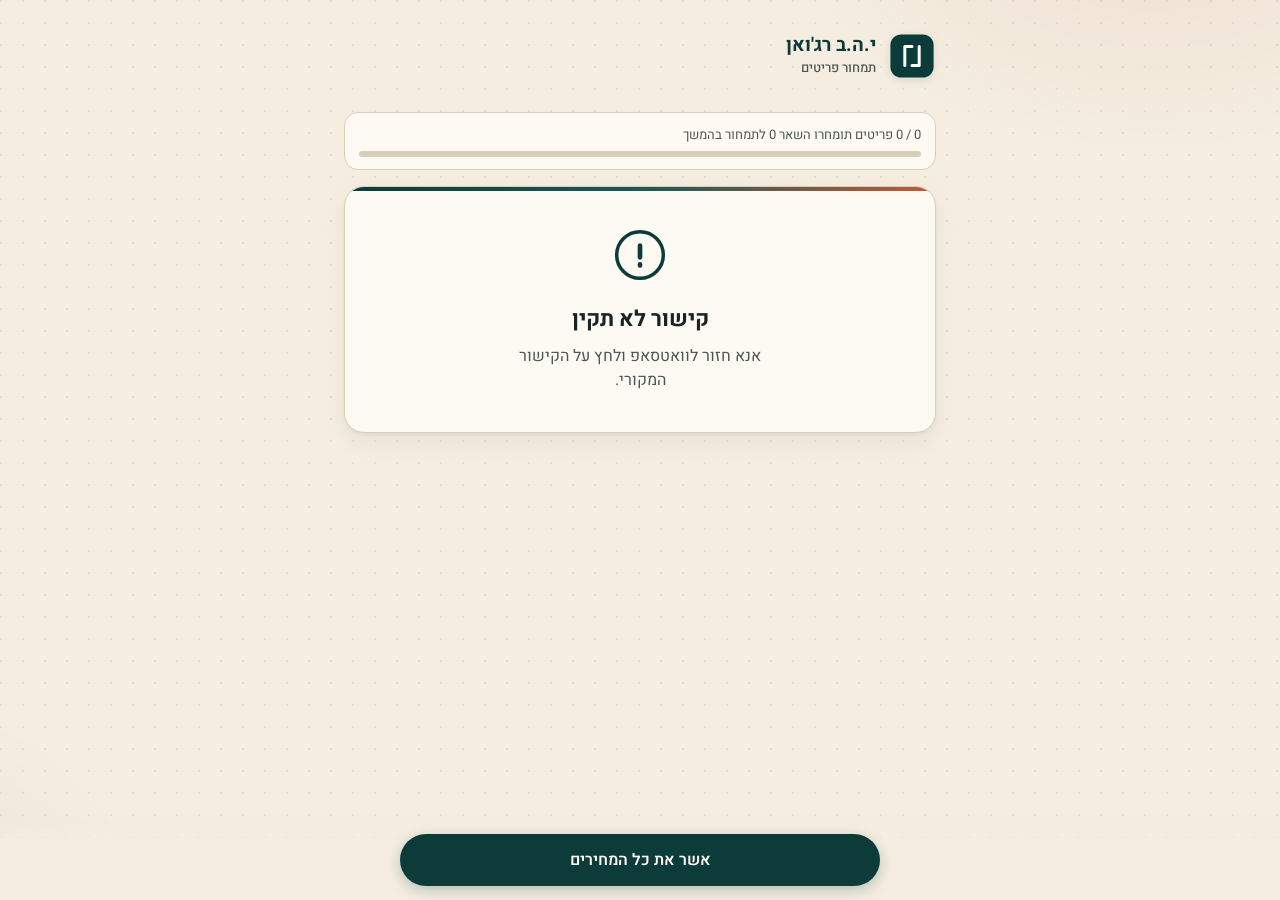
==== commit a111b1d5: "Update index.html" ====
--- a/index.html
+++ b/index.html
@@ -31,11 +31,18 @@
           <p class="brand__tag" id="project-name">תמחור פריטים</p>
         </div>
       </div>
-      <div class="progress" id="progress" hidden>
-        <span id="progress-count">0 / 0</span>
-        <div class="progress__bar"><div class="progress__fill" id="progress-fill"></div></div>
+    </header>
+
+    <!-- Sticky progress bar -->
+    <div class="progress" id="progress" hidden>
+      <div class="progress__row">
+        <span id="progress-count">0 / 0 פריטים תומחרו</span>
+        <span class="progress__hint" id="progress-hint">השאר 0 לתמחור בהמשך</span>
       </div>
-    </header>
+      <div class="progress__bar">
+        <div class="progress__fill" id="progress-fill"></div>
+      </div>
+    </div>
 
     <!-- LOADING -->
     <section class="status-card" id="state-loading">
@@ -83,13 +90,6 @@
     <!-- SUCCESS: items list -->
     <section class="items" id="items-container" hidden></section>
 
-    <!-- Sticky footer with submit button (hidden until items load) -->
-    <div class="footer-bar" id="footer-bar" hidden>
-      <button class="submit-btn" id="submit-btn" type="button" disabled>
-        <span id="submit-label">אשר את כל המחירים</span>
-      </button>
-    </div>
-
     <!-- Approved (post-submit) -->
     <section class="status-card" id="state-approved" hidden>
       <div class="state">
@@ -101,11 +101,17 @@
         <p class="state__hint">אתה יכול לחזור לוואטסאפ — שלחנו לך הודעה.</p>
       </div>
     </section>
+
+    <!-- Sticky footer with submit button -->
+    <div class="footer-bar" id="footer-bar" hidden>
+      <button class="submit-btn" id="submit-btn" type="button">
+        <span id="submit-label">אשר את כל המחירים</span>
+      </button>
+    </div>
   </main>
 
   <!-- =========================================================
        ITEM CARD TEMPLATE
-       Cloned and populated by app.js for each item
   ========================================================= -->
   <template id="item-template">
     <article class="item" data-excel-row="">
@@ -131,18 +137,18 @@
       </div>
 
       <div class="item__no-suggestions" hidden>
-        <span>לא נמצאו הצעות אוטומטיות — הזן מחיר ידנית</span>
+        <span>לא נמצאו הצעות אוטומטיות — הזן מחיר ידנית או השאר 0 לתמחור בהמשך</span>
       </div>
 
       <div class="item__inputs">
         <label class="input-row">
           <span class="input-row__label">עלות לקבלן</span>
-          <input class="input-row__field" type="number" inputmode="decimal" min="0" step="1" data-field="cost" placeholder="0">
+          <input class="input-row__field" type="number" inputmode="decimal" min="0" step="1" data-field="cost" value="0">
           <span class="input-row__unit">₪</span>
         </label>
         <label class="input-row">
           <span class="input-row__label">מחיר ללקוח</span>
-          <input class="input-row__field" type="number" inputmode="decimal" min="0" step="1" data-field="client" placeholder="0">
+          <input class="input-row__field" type="number" inputmode="decimal" min="0" step="1" data-field="client" value="0">
           <span class="input-row__unit">₪</span>
         </label>
       </div>
--- a/style.css
+++ b/style.css
@@ -1,22 +1,21 @@
 /* =========================================================
-   Y9 placeholder + API integration scaffold
-   Adds: loading/error/success state styles, spinner, debug panel.
+   Review website — full UI
+   Mobile-first, RTL Hebrew. Warm paper + deep teal.
 ========================================================= */
 
 :root {
   --bg:           #f4ede0;
-  --bg-tint:     #ebe2d0;
   --surface:     #fdfaf3;
   --surface-2:   #f8f1e4;
 
   --brand:        #0d3b3a;
   --brand-soft:  #1a5957;
   --brand-tint:  #d6e3e0;
+  --brand-line:  #c2d3d0;
 
   --accent:       #c45a36;
   --success:      #2d7a4f;
-  --warn:         #b8631a;
-  --danger:       #a83a2c;
+  --success-tint:#d6e8de;
 
   --ink:          #1a2424;
   --ink-mid:      #4a5555;
@@ -26,33 +25,32 @@
   --line-soft:   rgba(13, 59, 58, 0.08);
 
   --r-sm: 10px;
-  --r-md: 16px;
-  --r-lg: 22px;
+  --r-md: 14px;
+  --r-lg: 20px;
 
   --shadow-1: 0 1px 2px rgba(26, 36, 36, 0.04),
               0 2px 8px rgba(26, 36, 36, 0.04);
   --shadow-2: 0 2px 4px rgba(26, 36, 36, 0.05),
               0 8px 24px rgba(26, 36, 36, 0.06);
+
+  --footer-height: 72px;
 }
 
 * { box-sizing: border-box; margin: 0; padding: 0; }
-
 html { -webkit-text-size-adjust: 100%; text-size-adjust: 100%; }
 
 body {
-  font-family: 'Heebo', -apple-system, BlinkMacSystemFont,
-               'Segoe UI', system-ui, sans-serif;
+  font-family: 'Heebo', -apple-system, BlinkMacSystemFont, 'Segoe UI', system-ui, sans-serif;
   font-size: 16px;
-  line-height: 1.55;
+  line-height: 1.5;
   color: var(--ink);
   background: var(--bg);
   min-height: 100vh;
   min-height: 100dvh;
   padding-top: env(safe-area-inset-top);
-  padding-bottom: env(safe-area-inset-bottom);
+  padding-bottom: calc(env(safe-area-inset-bottom) + var(--footer-height));
   overscroll-behavior-y: contain;
-  background-image:
-    radial-gradient(circle at 1px 1px, var(--line-soft) 1px, transparent 0);
+  background-image: radial-gradient(circle at 1px 1px, var(--line-soft) 1px, transparent 0);
   background-size: 22px 22px;
 }
 
@@ -69,48 +67,40 @@
 /* ============ LAYOUT ============ */
 
 .app {
-  max-width: 560px;
+  max-width: 640px;
   margin: 0 auto;
-  padding: 1.25rem 1.125rem 2rem;
+  padding: 1rem 1rem 1.5rem;
   display: flex;
   flex-direction: column;
-  min-height: 100vh;
-  min-height: 100dvh;
-  gap: 1.5rem;
+  gap: 1rem;
 }
 
 /* ============ HEADER ============ */
 
-.app__header { padding-top: 0.5rem; }
+.app__header {
+  padding: 0.5rem 0 0.25rem;
+}
 
 .brand {
   display: flex;
   align-items: center;
-  gap: 0.875rem;
+  gap: 0.75rem;
+  margin-bottom: 0.75rem;
 }
 
 .brand__mark {
   flex-shrink: 0;
-  width: 44px;
-  height: 44px;
+  width: 40px;
+  height: 40px;
   color: var(--brand);
-  filter: drop-shadow(0 2px 4px rgba(13, 59, 58, 0.15));
-}
-
+  filter: drop-shadow(0 2px 4px rgba(13, 59, 58, 0.12));
+}
 .brand__mark svg { width: 100%; height: 100%; display: block; }
 
 .brand__text { flex: 1; min-width: 0; }
-
-.brand__name {
-  font-size: 1.125rem;
-  font-weight: 700;
-  letter-spacing: -0.01em;
-  color: var(--brand);
-  line-height: 1.2;
-}
-
+.brand__name { font-size: 1.0625rem; font-weight: 700; color: var(--brand); line-height: 1.2; }
 .brand__tag {
-  font-size: 0.875rem;
+  font-size: 0.8125rem;
   font-weight: 500;
   color: var(--ink-mid);
   margin-top: 1px;
@@ -119,92 +109,62 @@
   white-space: nowrap;
 }
 
-/* ============ STATUS CARD ============ */
+.progress {
+  display: flex;
+  flex-direction: column;
+  gap: 0.4rem;
+  padding: 0.75rem 0.875rem;
+  background: var(--surface);
+  border: 1px solid var(--line);
+  border-radius: var(--r-md);
+  font-size: 0.8125rem;
+  color: var(--ink-mid);
+}
+.progress__bar {
+  height: 6px;
+  background: var(--line);
+  border-radius: 999px;
+  overflow: hidden;
+}
+.progress__fill {
+  height: 100%;
+  width: 0%;
+  background: linear-gradient(90deg, var(--brand) 0%, var(--brand-soft) 100%);
+  transition: width 0.25s ease;
+  border-radius: 999px;
+}
+
+/* ============ STATUS CARDS ============ */
 
 .status-card {
-  flex: 1;
   background: var(--surface);
   border: 1px solid var(--line);
   border-radius: var(--r-lg);
-  padding: 2.5rem 1.75rem 2rem;
+  padding: 2.5rem 1.5rem;
   box-shadow: var(--shadow-2);
   position: relative;
   overflow: hidden;
-  isolation: isolate;
-  display: flex;
-  align-items: center;
-  justify-content: center;
-}
-
+}
 .status-card::before {
   content: '';
   position: absolute;
-  top: 0;
-  left: 0;
-  right: 0;
+  top: 0; left: 0; right: 0;
   height: 4px;
-  background: linear-gradient(
-    90deg,
-    var(--brand) 0%,
-    var(--brand-soft) 50%,
-    var(--accent) 100%
-  );
-  z-index: 1;
-}
-
-/* ============ STATE BLOCKS ============ */
+  background: linear-gradient(90deg, var(--brand) 0%, var(--brand-soft) 50%, var(--accent) 100%);
+}
 
 .state {
-  width: 100%;
   text-align: center;
   display: flex;
   flex-direction: column;
   align-items: center;
 }
-
-.state--hidden { display: none; }
-
-.state__icon {
-  width: 56px;
-  height: 56px;
-  color: var(--brand);
-  margin-bottom: 1.25rem;
-}
-
+.state__icon { width: 56px; height: 56px; color: var(--brand); margin-bottom: 1.25rem; }
 .state__icon--success { color: var(--success); }
-
 .state__icon svg { width: 100%; height: 100%; display: block; }
-
-.state__title {
-  font-size: 1.375rem;
-  font-weight: 700;
-  letter-spacing: -0.015em;
-  color: var(--ink);
-  margin-bottom: 0.5rem;
-}
-
-.state__body {
-  font-size: 1rem;
-  color: var(--ink-mid);
-  line-height: 1.55;
-  max-width: 30ch;
-}
-
-.state__divider {
-  width: 32px;
-  height: 2px;
-  background: var(--line);
-  border-radius: 2px;
-  margin: 1.5rem 0 1rem;
-}
-
-.state__hint {
-  font-size: 0.875rem;
-  color: var(--ink-dim);
-  max-width: 32ch;
-  line-height: 1.55;
-}
-
+.state__title { font-size: 1.375rem; font-weight: 700; color: var(--ink); margin-bottom: 0.5rem; }
+.state__body { font-size: 1rem; color: var(--ink-mid); max-width: 30ch; }
+.state__hint { font-size: 0.875rem; color: var(--ink-dim); max-width: 32ch; margin-top: 1rem; }
 .state__btn {
   margin-top: 1.5rem;
   font-family: inherit;
@@ -216,84 +176,346 @@
   padding: 0.75rem 1.75rem;
   border-radius: 999px;
   cursor: pointer;
-  transition: transform 0.15s ease, background 0.15s ease;
   min-height: 44px;
 }
 
-.state__btn:hover { background: var(--brand-soft); }
-.state__btn:active { transform: scale(0.97); }
-
-/* ============ SPINNER ============ */
-
 .spinner {
-  width: 44px;
-  height: 44px;
+  width: 40px;
+  height: 40px;
   border: 3px solid var(--brand-tint);
   border-top-color: var(--brand);
   border-radius: 50%;
   animation: spin 0.9s linear infinite;
   margin-bottom: 1.5rem;
 }
-
-@keyframes spin {
-  to { transform: rotate(360deg); }
-}
-
-/* ============ DEBUG PANEL ============ */
-
-.debug-panel {
-  margin-top: 1.5rem;
-  width: 100%;
-  text-align: right;
-  font-size: 0.8rem;
-  color: var(--ink-dim);
-}
-
-.debug-panel summary {
+@keyframes spin { to { transform: rotate(360deg); } }
+
+/* ============ ITEMS LIST ============ */
+
+.items {
+  display: flex;
+  flex-direction: column;
+  gap: 0.875rem;
+}
+
+/* ============ ITEM CARD ============ */
+
+.item {
+  background: var(--surface);
+  border: 1px solid var(--line);
+  border-radius: var(--r-lg);
+  padding: 1.125rem 1rem 1rem;
+  box-shadow: var(--shadow-1);
+  transition: border-color 0.2s ease, box-shadow 0.2s ease;
+  position: relative;
+}
+
+.item.is-complete {
+  border-color: var(--success);
+  background: linear-gradient(180deg, var(--success-tint) 0%, var(--surface) 30%);
+}
+
+/* ---- header ---- */
+
+.item__head {
+  display: flex;
+  align-items: flex-start;
+  gap: 0.75rem;
+  margin-bottom: 0.625rem;
+}
+
+.item__head-text { flex: 1; min-width: 0; }
+
+.item__title {
+  font-size: 1rem;
+  font-weight: 600;
+  color: var(--ink);
+  line-height: 1.4;
+  word-break: break-word;
+}
+
+.item__meta {
+  display: flex;
+  flex-wrap: wrap;
+  gap: 0.5rem 0.625rem;
+  margin-top: 0.4rem;
+  font-size: 0.8125rem;
+  color: var(--ink-dim);
+}
+
+.item__qty {
+  font-weight: 500;
+  color: var(--brand);
+  background: var(--brand-tint);
+  padding: 0.15rem 0.55rem;
+  border-radius: 999px;
+}
+
+.item__category {
+  /* Truncate long category names — they can be very long in this dataset */
+  overflow: hidden;
+  text-overflow: ellipsis;
+  white-space: nowrap;
+  max-width: 250px;
+  color: var(--ink-mid);
+}
+
+.item__status {
+  flex-shrink: 0;
+  width: 26px;
+  height: 26px;
+  border-radius: 50%;
+  background: var(--line);
+  color: var(--surface);
+  display: flex;
+  align-items: center;
+  justify-content: center;
+  font-size: 0.85rem;
+  font-weight: 600;
+  transition: background 0.2s ease;
+}
+
+.item.is-complete .item__status {
+  background: var(--success);
+}
+.item.is-complete .item__status::before {
+  content: '✓';
+}
+
+/* ---- "why no match" — collapsible context ---- */
+
+.item__why {
+  margin-bottom: 0.875rem;
+  font-size: 0.8125rem;
+}
+.item__why summary {
   cursor: pointer;
-  padding: 0.5rem 0.75rem;
+  color: var(--ink-dim);
+  user-select: none;
+  padding: 0.25rem 0;
+  display: inline-block;
+}
+.item__why summary:hover { color: var(--ink-mid); }
+.item__why-text {
+  margin-top: 0.5rem;
+  padding: 0.625rem 0.75rem;
+  background: var(--surface-2);
+  border-radius: var(--r-sm);
+  color: var(--ink-mid);
+  line-height: 1.55;
+}
+
+/* ---- suggestion chips ---- */
+
+.item__suggestions { margin-bottom: 0.875rem; }
+.item__suggestions-label {
+  font-size: 0.75rem;
+  font-weight: 500;
+  color: var(--ink-dim);
+  margin-bottom: 0.5rem;
+  text-transform: uppercase;
+  letter-spacing: 0.04em;
+}
+.item__chips {
+  display: flex;
+  flex-wrap: wrap;
+  gap: 0.4rem;
+}
+
+.chip {
+  font-family: inherit;
+  font-size: 0.875rem;
+  font-weight: 500;
+  background: var(--surface-2);
+  color: var(--brand);
+  border: 1px solid var(--brand-line);
+  padding: 0.5rem 0.85rem;
+  border-radius: 999px;
+  cursor: pointer;
+  transition: background 0.15s ease, transform 0.15s ease;
+  display: inline-flex;
+  align-items: center;
+  gap: 0.4rem;
+  min-height: 36px;
+}
+.chip:hover { background: var(--brand-tint); }
+.chip:active { transform: scale(0.96); }
+
+.chip__source {
+  font-size: 0.7rem;
+  font-weight: 400;
+  color: var(--ink-dim);
+}
+
+.chip.is-median {
+  background: var(--brand);
+  color: var(--surface);
+  border-color: var(--brand);
+}
+.chip.is-median .chip__source { color: var(--brand-tint); }
+.chip.is-median:hover { background: var(--brand-soft); }
+
+/* ---- no-suggestions message ---- */
+
+.item__no-suggestions {
+  margin-bottom: 0.875rem;
+  padding: 0.625rem 0.75rem;
   background: var(--surface-2);
   border: 1px dashed var(--line);
   border-radius: var(--r-sm);
-  user-select: none;
-}
-
-.debug-panel summary:hover { color: var(--ink-mid); }
-
-.debug-panel pre {
-  margin-top: 0.5rem;
-  padding: 0.75rem;
-  background: var(--surface-2);
-  border-radius: var(--r-sm);
-  font-family: ui-monospace, 'SF Mono', Menlo, Consolas, monospace;
-  font-size: 0.7rem;
+  font-size: 0.8125rem;
+  color: var(--ink-dim);
+  text-align: center;
+}
+
+/* ---- inputs ---- */
+
+.item__inputs {
+  display: flex;
+  flex-direction: column;
+  gap: 0.625rem;
+}
+
+.input-row {
+  display: flex;
+  align-items: center;
+  gap: 0.625rem;
+  padding: 0.6rem 0.5rem 0.6rem 0;
+  border-bottom: 1.5px solid var(--line);
+  transition: border-color 0.2s ease;
+}
+.input-row:focus-within { border-bottom-color: var(--brand); }
+.input-row.is-filled { border-bottom-color: var(--brand-soft); }
+
+.input-row__label {
+  font-size: 0.875rem;
   color: var(--ink-mid);
-  overflow-x: auto;
+  flex: 1;
+  font-weight: 500;
+}
+
+.input-row__field {
+  font-family: inherit;
+  font-size: 1.0625rem;
+  font-weight: 500;
+  color: var(--ink);
+  background: transparent;
+  border: 0;
+  outline: 0;
+  width: 100px;
+  text-align: left;
   direction: ltr;
-  text-align: left;
-  line-height: 1.5;
-  max-height: 280px;
-  overflow-y: auto;
-}
-
-/* ============ FOOTER ============ */
-
-.app__footer {
+  /* hide spinner buttons */
+  -moz-appearance: textfield;
+  appearance: textfield;
+}
+.input-row__field::-webkit-inner-spin-button,
+.input-row__field::-webkit-outer-spin-button {
+  -webkit-appearance: none;
+  margin: 0;
+}
+.input-row__field::placeholder {
+  color: var(--ink-dim);
+  font-weight: 400;
+}
+
+.input-row__unit {
+  font-size: 0.95rem;
+  color: var(--ink-dim);
+  font-weight: 500;
+  min-width: 14px;
   text-align: center;
+}
+
+/* ============ FOOTER BAR (sticky submit) ============ */
+
+.footer-bar {
+  position: fixed;
+  bottom: 0;
+  left: 0;
+  right: 0;
+  padding: 0.875rem 1rem calc(0.875rem + env(safe-area-inset-bottom));
+  background: linear-gradient(180deg, transparent 0%, var(--bg) 30%);
+  z-index: 100;
+  display: flex;
+  justify-content: center;
+}
+
+.submit-btn {
+  font-family: inherit;
+  font-size: 1rem;
+  font-weight: 600;
+  background: var(--brand);
+  color: var(--surface);
+  border: 0;
+  padding: 0.875rem 2rem;
+  border-radius: 999px;
+  cursor: pointer;
+  width: 100%;
+  max-width: 480px;
+  min-height: 50px;
+  box-shadow: 0 4px 14px rgba(13, 59, 58, 0.25);
+  transition: background 0.2s ease, transform 0.1s ease, opacity 0.2s ease;
+}
+.submit-btn:hover:not(:disabled) { background: var(--brand-soft); }
+.submit-btn:active:not(:disabled) { transform: scale(0.98); }
+.submit-btn:disabled {
+  background: var(--ink-dim);
+  cursor: not-allowed;
+  opacity: 0.7;
+  box-shadow: none;
+}
+
+.submit-btn.is-loading {
+  position: relative;
+  color: transparent;
+}
+.submit-btn.is-loading::after {
+  content: '';
+  position: absolute;
+  inset: 0;
+  margin: auto;
+  width: 22px;
+  height: 22px;
+  border: 2.5px solid rgba(255, 255, 255, 0.3);
+  border-top-color: var(--surface);
+  border-radius: 50%;
+  animation: spin 0.8s linear infinite;
+}
+
+/* ============ SAVE INDICATOR (floating) ============ */
+
+.save-toast {
+  position: fixed;
+  bottom: calc(var(--footer-height) + env(safe-area-inset-bottom) + 1rem);
+  left: 50%;
+  transform: translateX(-50%) translateY(20px);
+  background: var(--ink);
+  color: var(--surface);
+  padding: 0.5rem 1rem;
+  border-radius: 999px;
   font-size: 0.8125rem;
-  color: var(--ink-dim);
-  padding-top: 1rem;
+  font-weight: 500;
+  opacity: 0;
+  transition: opacity 0.2s ease, transform 0.2s ease;
+  pointer-events: none;
+  z-index: 200;
+  box-shadow: 0 4px 12px rgba(0, 0, 0, 0.15);
+}
+.save-toast.is-visible {
+  opacity: 1;
+  transform: translateX(-50%) translateY(0);
 }
 
 /* ============ TABLET / DESKTOP ============ */
 
 @media (min-width: 640px) {
-  .app { padding: 2rem 1.5rem 2.5rem; gap: 2rem; }
-  .brand__mark { width: 52px; height: 52px; }
-  .brand__name { font-size: 1.25rem; }
-  .status-card { padding: 3rem 2rem 2.5rem; }
-  .state__title { font-size: 1.625rem; }
-  .state__body { font-size: 1.0625rem; }
+  .app { padding: 1.5rem 1.5rem 2rem; }
+  .brand__mark { width: 48px; height: 48px; }
+  .brand__name { font-size: 1.1875rem; }
+  .item { padding: 1.25rem 1.25rem 1.125rem; }
+  .item__title { font-size: 1.0625rem; }
+  .input-row__field { font-size: 1.125rem; }
 }
 
 /* ============ ACCESSIBILITY ============ */
@@ -304,6 +526,7 @@
     transition-duration: 0.01ms !important;
   }
   .spinner { animation: none; border-top-color: transparent; }
+  .submit-btn.is-loading::after { animation: none; }
 }
 
 /* ============ DARK MODE ============ */
@@ -311,21 +534,21 @@
 @media (prefers-color-scheme: dark) {
   :root {
     --bg:         #1a1f1f;
-    --bg-tint:   #232828;
-    --surface:   #242a2a;
+    --surface:    #242a2a;
     --surface-2: #2c3232;
     --brand:      #7dc4c0;
     --brand-soft: #5fa9a4;
     --brand-tint: #1f3838;
+    --brand-line: #2d4a48;
     --accent:     #e07a55;
     --success:    #6dc498;
+    --success-tint: #1f3a2a;
     --ink:        #f0ebe0;
     --ink-mid:    #b8b3a8;
     --ink-dim:    #888378;
     --line:       #3a4040;
     --line-soft: rgba(125, 196, 192, 0.12);
   }
-
   .backdrop {
     background:
       radial-gradient(ellipse 600px 400px at 90% -10%, rgba(224, 122, 85, 0.08), transparent 60%),
